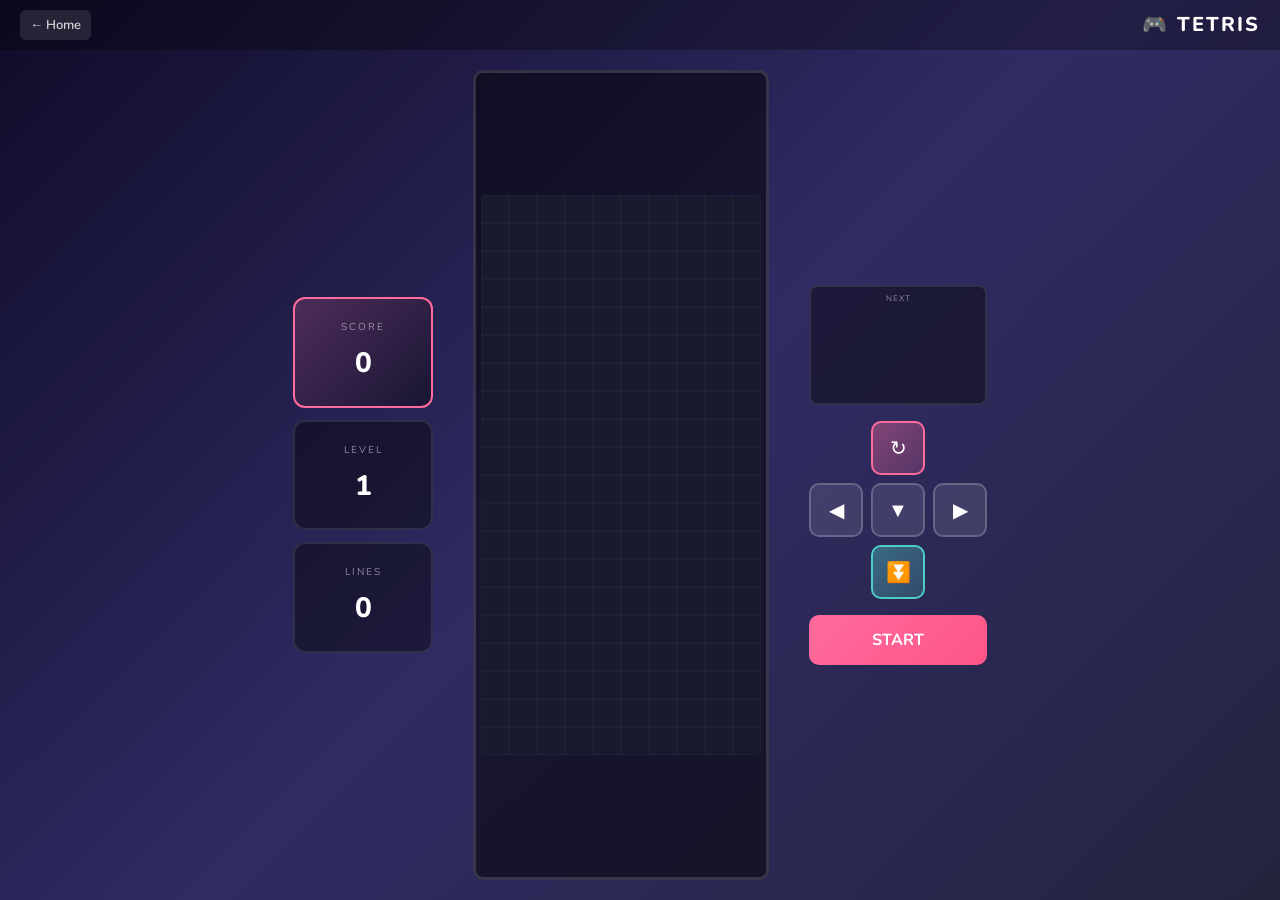
==== frontend/game.html @ e31dbad0 "init" ====
<!DOCTYPE html>
<html lang="en">
<head>
  <meta charset="UTF-8">
  <meta name="viewport" content="width=device-width, initial-scale=1.0, maximum-scale=1.0, user-scalable=no">
  <meta name="description" content="Play Tetris online - Free classic puzzle game optimized for mobile devices.">
  <meta name="theme-color" content="#1a1a2e">
  <title>Play Tetris - Tetris Online</title>
  <link rel="icon" type="image/svg+xml" href="data:image/svg+xml,<svg xmlns='http://www.w3.org/2000/svg' viewBox='0 0 100 100'><text y='.9em' font-size='90'>🎮</text></svg>">
  <link rel="stylesheet" href="css/style.css">
  <link rel="stylesheet" href="css/game.css">
</head>
<body class="game-page">
  <!-- Header -->
  <header class="game-header">
    <a href="index.html" class="back-btn">← Home</a>
    <div class="game-title">🎮 TETRIS</div>
  </header>

  <!-- Game Layout -->
  <main class="game-main">
    <!-- Left Panel: Score & Info (大屏显示) -->
    <aside class="left-panel">
      <div class="info-box score-box">
        <div class="info-label">SCORE</div>
        <div class="info-value" id="score-value">0</div>
      </div>
      <div class="info-box">
        <div class="info-label">LEVEL</div>
        <div class="info-value" id="level-value">1</div>
      </div>
      <div class="info-box">
        <div class="info-label">LINES</div>
        <div class="info-value" id="lines-value">0</div>
      </div>
    </aside>

    <!-- Center: Game Board -->
    <div class="center-panel">
      <div class="game-wrapper">
        <div class="game-canvas-box">
          <canvas id="game-canvas"></canvas>
        </div>
        <!-- Mobile: Side info -->
        <div class="mobile-side">
          <div class="mobile-score">
            <span class="ms-label">SCORE</span>
            <span class="ms-value" id="mobile-score">0</span>
          </div>
          <div class="next-box">
            <div class="next-label">NEXT</div>
            <canvas id="next-canvas"></canvas>
          </div>
          <div class="mobile-info">
            <div><span>LV</span><span id="mobile-level">1</span></div>
            <div><span>LINE</span><span id="mobile-lines">0</span></div>
          </div>
        </div>
      </div>
    </div>

    <!-- Right Panel: Next & Controls (大屏显示) -->
    <aside class="right-panel">
      <div class="next-box desktop-next">
        <div class="next-label">NEXT</div>
        <canvas id="next-canvas-desktop"></canvas>
      </div>
      <div class="controls-box">
        <div class="ctrl-row">
          <button class="ctrl-btn rotate-btn" id="btn-rotate">↻</button>
        </div>
        <div class="ctrl-row">
          <button class="ctrl-btn" id="btn-left">◀</button>
          <button class="ctrl-btn" id="btn-down">▼</button>
          <button class="ctrl-btn" id="btn-right">▶</button>
        </div>
        <div class="ctrl-row">
          <button class="ctrl-btn drop-btn" id="btn-drop">⏬</button>
        </div>
      </div>
      <button class="start-btn" id="start-btn">START</button>
      <button class="pause-btn" id="pause-btn" style="display:none;">PAUSE</button>
    </aside>
  </main>

  <!-- Mobile Controls (底部) -->
  <footer class="mobile-controls">
    <div class="mobile-ctrl-row">
      <button class="m-btn rotate" id="m-rotate">↻</button>
      <button class="m-btn" id="m-left">◀</button>
      <button class="m-btn" id="m-down">▼</button>
      <button class="m-btn" id="m-right">▶</button>
      <button class="m-btn drop" id="m-drop">⏬</button>
    </div>
    <button class="m-start-btn" id="m-start-btn">START GAME</button>
  </footer>

  <!-- Game Over -->
  <div class="game-overlay" id="game-overlay">
    <div class="overlay-box">
      <div class="overlay-title">GAME OVER</div>
      <div class="overlay-score">
        <span>SCORE</span>
        <span id="final-score">0</span>
      </div>
      <button class="overlay-btn" id="restart-btn">PLAY AGAIN</button>
      <button class="overlay-btn secondary" id="home-btn">HOME</button>
    </div>
  </div>

  <script src="js/main.js"></script>
  <script src="js/tetris.js"></script>
  <script>
    // Sync mobile score displays
    const origUpdate = window.tetrisGame?.updateDisplay;
    if (window.tetrisGame) {
      window.tetrisGame.updateDisplay = function() {
        origUpdate?.call(this);
        document.getElementById('mobile-score').textContent = this.score;
        document.getElementById('mobile-level').textContent = this.level;
        document.getElementById('mobile-lines').textContent = this.lines;
      };
    }
    // Mobile button bindings
    ['m-rotate','m-left','m-down','m-right','m-drop'].forEach(id => {
      const btn = document.getElementById(id);
      const action = id.replace('m-','btn-');
      btn?.addEventListener('touchstart', e => {
        e.preventDefault();
        document.getElementById(action)?.click();
      });
      btn?.addEventListener('click', () => document.getElementById(action)?.click());
    });
    document.getElementById('m-start-btn')?.addEventListener('click', () => {
      document.getElementById('start-btn')?.click();
    });
  </script>
</body>
</html>
---- frontend/css/style.css ----
/* ============================================
   Tetris Online - Main Stylesheet
   Mobile-First, Playful & Cute Design
   ============================================ */

/* Google Fonts Import */
@import url('https://fonts.googleapis.com/css2?family=Nunito:wght@400;600;700;800&display=swap');

/* CSS Variables */
:root {
  --primary: #FF6B9D;
  --primary-light: #FF8FB3;
  --primary-dark: #E85A8A;
  --secondary: #4ECDC4;
  --secondary-light: #7EDDD6;
  --accent: #FFE66D;
  --accent-light: #FFF0A3;
  --bg-main: #FFF5F7;
  --bg-card: #FFFFFF;
  --text-primary: #2D3436;
  --text-secondary: #636E72;
  --text-light: #B2BEC3;
  --shadow-sm: 0 2px 8px rgba(255, 107, 157, 0.12);
  --shadow-md: 0 4px 16px rgba(255, 107, 157, 0.15);
  --shadow-lg: 0 8px 32px rgba(255, 107, 157, 0.2);
  --radius-sm: 8px;
  --radius-md: 12px;
  --radius-lg: 16px;
  --radius-xl: 24px;
  --radius-full: 50%;
  --spacing-xs: 4px;
  --spacing-sm: 8px;
  --spacing-md: 16px;
  --spacing-lg: 24px;
  --spacing-xl: 32px;
  --spacing-xxl: 48px;
  --font-main: 'Nunito', -apple-system, BlinkMacSystemFont, sans-serif;
  --transition: all 0.3s cubic-bezier(0.4, 0, 0.2, 1);
}

/* Reset & Base */
*, *::before, *::after {
  box-sizing: border-box;
  margin: 0;
  padding: 0;
}

html {
  font-size: 16px;
  scroll-behavior: smooth;
  -webkit-tap-highlight-color: transparent;
}

body {
  font-family: var(--font-main);
  background: var(--bg-main);
  color: var(--text-primary);
  line-height: 1.6;
  min-height: 100vh;
  overflow-x: hidden;
}

img {
  max-width: 100%;
  height: auto;
  display: block;
}

a {
  text-decoration: none;
  color: inherit;
  transition: var(--transition);
}

button {
  font-family: inherit;
  cursor: pointer;
  border: none;
  outline: none;
  transition: var(--transition);
}

ul, ol {
  list-style: none;
}

/* Container */
.container {
  width: 100%;
  max-width: 1200px;
  margin: 0 auto;
  padding: 0 var(--spacing-md);
}

/* Header */
.header {
  position: fixed;
  top: 0;
  left: 0;
  right: 0;
  z-index: 1000;
  background: rgba(255, 255, 255, 0.95);
  backdrop-filter: blur(10px);
  box-shadow: var(--shadow-sm);
  padding: var(--spacing-sm) 0;
}

.header-content {
  display: flex;
  align-items: center;
  justify-content: space-between;
  height: 56px;
}

.logo {
  display: flex;
  align-items: center;
  gap: var(--spacing-sm);
  font-weight: 800;
  font-size: 1.25rem;
  color: var(--primary);
}

.logo-icon {
  width: 36px;
  height: 36px;
  background: linear-gradient(135deg, var(--primary), var(--secondary));
  border-radius: var(--radius-sm);
  display: flex;
  align-items: center;
  justify-content: center;
  color: white;
  font-size: 1.2rem;
}

.nav-toggle {
  display: flex;
  flex-direction: column;
  gap: 5px;
  padding: var(--spacing-sm);
  background: transparent;
}

.nav-toggle span {
  width: 24px;
  height: 2px;
  background: var(--text-primary);
  border-radius: 2px;
  transition: var(--transition);
}

.nav-menu {
  position: fixed;
  top: 72px;
  left: 0;
  right: 0;
  background: var(--bg-card);
  padding: var(--spacing-md);
  box-shadow: var(--shadow-md);
  transform: translateY(-120%);
  opacity: 0;
  transition: var(--transition);
}

.nav-menu.active {
  transform: translateY(0);
  opacity: 1;
}

.nav-menu a {
  display: block;
  padding: var(--spacing-md);
  font-weight: 600;
  color: var(--text-primary);
  border-radius: var(--radius-sm);
}

.nav-menu a:hover, .nav-menu a:active {
  background: var(--bg-main);
  color: var(--primary);
}

/* Hero Section */
.hero {
  padding-top: 100px;
  padding-bottom: var(--spacing-xxl);
  text-align: center;
  position: relative;
  overflow: hidden;
}

.hero::before {
  content: '';
  position: absolute;
  top: -50%;
  left: -50%;
  width: 200%;
  height: 200%;
  background: radial-gradient(circle, var(--accent-light) 0%, transparent 50%);
  opacity: 0.3;
  animation: float 20s ease-in-out infinite;
}

@keyframes float {
  0%, 100% { transform: translate(0, 0) rotate(0deg); }
  50% { transform: translate(30px, 30px) rotate(180deg); }
}

.hero-content {
  position: relative;
  z-index: 1;
}

.hero-image {
  width: 100%;
  max-width: 360px;
  margin: 0 auto var(--spacing-lg);
  border-radius: var(--radius-xl);
  box-shadow: var(--shadow-lg);
  overflow: hidden;
}

.hero-image img {
  width: 100%;
  height: auto;
  object-fit: cover;
}

.hero-badge {
  display: inline-flex;
  align-items: center;
  gap: var(--spacing-xs);
  background: linear-gradient(135deg, var(--accent), var(--accent-light));
  color: var(--text-primary);
  padding: var(--spacing-xs) var(--spacing-md);
  border-radius: var(--radius-full);
  font-size: 0.875rem;
  font-weight: 600;
  margin-bottom: var(--spacing-md);
}

.hero h1 {
  font-size: 2rem;
  font-weight: 800;
  line-height: 1.2;
  margin-bottom: var(--spacing-md);
  background: linear-gradient(135deg, var(--primary), var(--secondary));
  -webkit-background-clip: text;
  -webkit-text-fill-color: transparent;
  background-clip: text;
}

.hero p {
  font-size: 1rem;
  color: var(--text-secondary);
  margin-bottom: var(--spacing-lg);
  max-width: 500px;
  margin-left: auto;
  margin-right: auto;
}

/* Buttons */
.btn {
  display: inline-flex;
  align-items: center;
  justify-content: center;
  gap: var(--spacing-sm);
  padding: var(--spacing-md) var(--spacing-xl);
  font-size: 1rem;
  font-weight: 700;
  border-radius: var(--radius-lg);
  min-height: 48px;
  min-width: 140px;
}

.btn-primary {
  background: linear-gradient(135deg, var(--primary), var(--primary-dark));
  color: white;
  box-shadow: 0 4px 16px rgba(255, 107, 157, 0.4);
}

.btn-primary:hover, .btn-primary:active {
  transform: translateY(-2px);
  box-shadow: 0 6px 24px rgba(255, 107, 157, 0.5);
}

.btn-secondary {
  background: var(--bg-card);
  color: var(--primary);
  border: 2px solid var(--primary);
}

.btn-secondary:hover, .btn-secondary:active {
  background: var(--primary);
  color: white;
}

.btn-group {
  display: flex;
  flex-direction: column;
  gap: var(--spacing-md);
  align-items: center;
}

/* Cards */
.card {
  background: var(--bg-card);
  border-radius: var(--radius-lg);
  padding: var(--spacing-lg);
  box-shadow: var(--shadow-md);
  transition: var(--transition);
}

.card:hover {
  transform: translateY(-4px);
  box-shadow: var(--shadow-lg);
}

/* Section Styles */
.section {
  padding: var(--spacing-xxl) 0;
}

.section-title {
  font-size: 1.5rem;
  font-weight: 800;
  text-align: center;
  margin-bottom: var(--spacing-lg);
  color: var(--text-primary);
}

.section-subtitle {
  text-align: center;
  color: var(--text-secondary);
  margin-bottom: var(--spacing-xl);
  max-width: 600px;
  margin-left: auto;
  margin-right: auto;
}

/* Features Section */
.features {
  background: linear-gradient(180deg, var(--bg-main) 0%, white 100%);
}

.features-grid {
  display: grid;
  grid-template-columns: 1fr;
  gap: var(--spacing-md);
}

.feature-card {
  text-align: center;
  padding: var(--spacing-xl);
}

.feature-icon {
  width: 64px;
  height: 64px;
  margin: 0 auto var(--spacing-md);
  background: linear-gradient(135deg, var(--primary-light), var(--secondary-light));
  border-radius: var(--radius-lg);
  display: flex;
  align-items: center;
  justify-content: center;
  font-size: 1.75rem;
}

.feature-card h3 {
  font-size: 1.125rem;
  font-weight: 700;
  margin-bottom: var(--spacing-sm);
  color: var(--text-primary);
}

.feature-card p {
  font-size: 0.9375rem;
  color: var(--text-secondary);
}

/* About Section */
.about-section {
  background: var(--bg-card);
}

.about-content {
  max-width: 800px;
  margin: 0 auto;
}

.about-content p {
  margin-bottom: var(--spacing-md);
  color: var(--text-secondary);
  line-height: 1.8;
}

/* How to Play */
.how-to-play {
  background: linear-gradient(135deg, var(--primary) 0%, var(--secondary) 100%);
  color: white;
}

.how-to-play .section-title {
  color: white;
}

.steps-list {
  max-width: 600px;
  margin: 0 auto;
}

.step-item {
  display: flex;
  gap: var(--spacing-md);
  margin-bottom: var(--spacing-lg);
  align-items: flex-start;
}

.step-number {
  width: 40px;
  height: 40px;
  background: rgba(255, 255, 255, 0.2);
  border-radius: var(--radius-full);
  display: flex;
  align-items: center;
  justify-content: center;
  font-weight: 800;
  flex-shrink: 0;
}

.step-content h4 {
  font-weight: 700;
  margin-bottom: var(--spacing-xs);
}

.step-content p {
  opacity: 0.9;
  font-size: 0.9375rem;
}

/* CTA Section */
.cta-section {
  text-align: center;
  padding: var(--spacing-xxl) var(--spacing-md);
}

.cta-card {
  background: linear-gradient(135deg, var(--accent-light), var(--accent));
  padding: var(--spacing-xl);
  border-radius: var(--radius-xl);
  max-width: 500px;
  margin: 0 auto;
}

.cta-card h2 {
  font-size: 1.5rem;
  font-weight: 800;
  margin-bottom: var(--spacing-sm);
  color: var(--text-primary);
}

.cta-card p {
  color: var(--text-secondary);
  margin-bottom: var(--spacing-lg);
}

/* Footer */
.footer {
  background: var(--text-primary);
  color: white;
  padding: var(--spacing-xl) 0 var(--spacing-md);
}

.footer-content {
  display: grid;
  grid-template-columns: 1fr;
  gap: var(--spacing-lg);
  margin-bottom: var(--spacing-lg);
}

.footer-brand {
  text-align: center;
}

.footer-brand .logo {
  justify-content: center;
  color: white;
  margin-bottom: var(--spacing-sm);
}

.footer-brand p {
  color: var(--text-light);
  font-size: 0.875rem;
}

.footer-links {
  display: grid;
  grid-template-columns: repeat(2, 1fr);
  gap: var(--spacing-md);
  text-align: center;
}

.footer-links a {
  color: var(--text-light);
  font-size: 0.875rem;
  padding: var(--spacing-sm);
}

.footer-links a:hover {
  color: var(--primary-light);
}

.footer-bottom {
  text-align: center;
  padding-top: var(--spacing-md);
  border-top: 1px solid rgba(255, 255, 255, 0.1);
  color: var(--text-light);
  font-size: 0.8125rem;
}

/* Page Header (for inner pages) */
.page-header {
  padding-top: 100px;
  padding-bottom: var(--spacing-xl);
  text-align: center;
  background: linear-gradient(180deg, var(--bg-main) 0%, var(--bg-card) 100%);
}

.page-header h1 {
  font-size: 1.75rem;
  font-weight: 800;
  color: var(--text-primary);
  margin-bottom: var(--spacing-sm);
}

.page-header p {
  color: var(--text-secondary);
}

/* Content Page */
.content-page {
  padding: var(--spacing-xl) 0 var(--spacing-xxl);
}

.content-card {
  max-width: 800px;
  margin: 0 auto;
}

.content-card h2 {
  font-size: 1.25rem;
  font-weight: 700;
  color: var(--text-primary);
  margin: var(--spacing-lg) 0 var(--spacing-md);
  padding-bottom: var(--spacing-sm);
  border-bottom: 2px solid var(--primary-light);
}

.content-card h3 {
  font-size: 1.1rem;
  font-weight: 600;
  color: var(--text-primary);
  margin: var(--spacing-md) 0 var(--spacing-sm);
}

.content-card p {
  color: var(--text-secondary);
  margin-bottom: var(--spacing-md);
  line-height: 1.8;
}

.content-card ul, .content-card ol {
  margin-bottom: var(--spacing-md);
  padding-left: var(--spacing-lg);
}

.content-card li {
  color: var(--text-secondary);
  margin-bottom: var(--spacing-sm);
  line-height: 1.7;
  list-style: disc;
}

.content-card ol li {
  list-style: decimal;
}

/* Contact Page */
.contact-card {
  text-align: center;
  max-width: 500px;
  margin: 0 auto;
}

.contact-icon {
  width: 80px;
  height: 80px;
  margin: 0 auto var(--spacing-lg);
  background: linear-gradient(135deg, var(--primary), var(--secondary));
  border-radius: var(--radius-full);
  display: flex;
  align-items: center;
  justify-content: center;
  font-size: 2rem;
  color: white;
}

.contact-email {
  font-size: 1.25rem;
  font-weight: 700;
  color: var(--primary);
  margin-bottom: var(--spacing-md);
  word-break: break-all;
}

.contact-info p {
  color: var(--text-secondary);
  margin-bottom: var(--spacing-sm);
}

/* Data Table */
.data-table {
  width: 100%;
  border-collapse: collapse;
  margin: var(--spacing-md) 0;
  font-size: 0.875rem;
}

.data-table th, .data-table td {
  padding: var(--spacing-md);
  text-align: left;
  border-bottom: 1px solid var(--bg-main);
}

.data-table th {
  background: var(--bg-main);
  font-weight: 700;
  color: var(--text-primary);
}

.data-table td {
  color: var(--text-secondary);
}

.data-table tr:hover td {
  background: var(--bg-main);
}

/* Responsive Table Wrapper */
.table-wrapper {
  overflow-x: auto;
  margin: var(--spacing-md) 0;
  border-radius: var(--radius-md);
  box-shadow: var(--shadow-sm);
}

/* Utility Classes */
.text-center { text-align: center; }
.text-primary { color: var(--primary); }
.mt-md { margin-top: var(--spacing-md); }
.mb-md { margin-bottom: var(--spacing-md); }
.hidden { display: none; }

/* Responsive Breakpoints */
@media (min-width: 480px) {
  .hero h1 {
    font-size: 2.5rem;
  }
  
  .btn-group {
    flex-direction: row;
    justify-content: center;
  }
  
  .features-grid {
    grid-template-columns: repeat(2, 1fr);
  }
}

@media (min-width: 768px) {
  .nav-toggle {
    display: none;
  }
  
  .nav-menu {
    position: static;
    transform: none;
    opacity: 1;
    background: transparent;
    box-shadow: none;
    padding: 0;
    display: flex;
    gap: var(--spacing-sm);
  }
  
  .nav-menu a {
    padding: var(--spacing-sm) var(--spacing-md);
  }
  
  .hero h1 {
    font-size: 3rem;
  }
  
  .hero p {
    font-size: 1.125rem;
  }
  
  .section-title {
    font-size: 2rem;
  }
  
  .features-grid {
    grid-template-columns: repeat(3, 1fr);
  }
  
  .footer-content {
    grid-template-columns: 2fr 3fr;
    text-align: left;
  }
  
  .footer-brand {
    text-align: left;
  }
  
  .footer-brand .logo {
    justify-content: flex-start;
  }
  
  .footer-links {
    grid-template-columns: repeat(4, 1fr);
    text-align: right;
  }
}

@media (min-width: 1024px) {
  .hero-image {
    max-width: 420px;
  }
  
  .features-grid {
    gap: var(--spacing-lg);
  }
  
  .feature-card {
    padding: var(--spacing-xl) var(--spacing-lg);
  }
}
---- frontend/css/game.css ----
/* ============================================
   Tetris Game - Clean Responsive Layout
   Mobile: Canvas + Side Info + Bottom Controls
   Desktop: Left Info | Canvas | Right Controls
   ============================================ */

* { box-sizing: border-box; }

.game-page {
  height: 100vh;
  height: 100dvh;
  display: flex;
  flex-direction: column;
  background: linear-gradient(135deg, #0f0c29 0%, #302b63 50%, #24243e 100%);
  color: white;
  font-family: 'Nunito', sans-serif;
  overflow: hidden;
}

/* ===== Header ===== */
.game-header {
  display: flex;
  justify-content: space-between;
  align-items: center;
  padding: 8px 12px;
  background: rgba(0,0,0,0.3);
  flex-shrink: 0;
  height: 44px;
}

.back-btn {
  color: rgba(255,255,255,0.8);
  font-size: 13px;
  font-weight: 600;
  text-decoration: none;
  padding: 5px 10px;
  background: rgba(255,255,255,0.1);
  border-radius: 6px;
}

.game-title {
  font-size: 16px;
  font-weight: 800;
  letter-spacing: 2px;
}

/* ===== Main Game Area ===== */
.game-main {
  flex: 1;
  display: flex;
  justify-content: center;
  align-items: center;
  padding: 8px;
  min-height: 0;
}

/* ===== Desktop Panels (Hidden on Mobile) ===== */
.left-panel, .right-panel {
  display: none;
}

/* ===== Center Panel ===== */
.center-panel {
  display: flex;
  justify-content: center;
  align-items: center;
  height: 100%;
}

.game-wrapper {
  display: flex;
  gap: 8px;
  align-items: stretch;
  height: 100%;
  max-height: calc(100vh - 44px - 130px);
}

.game-canvas-box {
  background: rgba(0,0,0,0.5);
  border: 2px solid rgba(255,255,255,0.15);
  border-radius: 8px;
  padding: 3px;
  display: flex;
  align-items: center;
  justify-content: center;
}

#game-canvas {
  display: block;
  border-radius: 4px;
}

/* ===== Mobile Side Panel ===== */
.mobile-side {
  display: flex;
  flex-direction: column;
  gap: 6px;
  width: 65px;
  justify-content: space-between;
}

.mobile-score {
  background: linear-gradient(135deg, #FF6B9D, #ff8fab);
  border-radius: 8px;
  padding: 8px 6px;
  text-align: center;
}

.ms-label {
  display: block;
  font-size: 8px;
  opacity: 0.9;
  letter-spacing: 1px;
}

.ms-value {
  display: block;
  font-size: 16px;
  font-weight: 800;
}

.next-box {
  background: rgba(0,0,0,0.4);
  border: 2px solid rgba(255,255,255,0.1);
  border-radius: 8px;
  padding: 6px;
  text-align: center;
  flex: 1;
  display: flex;
  flex-direction: column;
  justify-content: center;
}

.next-label {
  font-size: 8px;
  color: rgba(255,255,255,0.5);
  letter-spacing: 1px;
  margin-bottom: 4px;
}

#next-canvas {
  display: block;
  margin: 0 auto;
}

.mobile-info {
  display: flex;
  flex-direction: column;
  gap: 4px;
}

.mobile-info > div {
  background: rgba(255,255,255,0.1);
  border-radius: 6px;
  padding: 6px;
  display: flex;
  justify-content: space-between;
  font-size: 11px;
}

.mobile-info span:first-child {
  opacity: 0.6;
  font-size: 9px;
}

.mobile-info span:last-child {
  font-weight: 700;
}

/* ===== Mobile Controls ===== */
.mobile-controls {
  display: flex;
  flex-direction: column;
  gap: 8px;
  padding: 10px 12px;
  padding-bottom: max(10px, env(safe-area-inset-bottom));
  background: rgba(0,0,0,0.4);
  flex-shrink: 0;
}

.mobile-ctrl-row {
  display: flex;
  justify-content: center;
  gap: 8px;
}

.m-btn {
  width: 50px;
  height: 50px;
  border-radius: 12px;
  border: 2px solid rgba(255,255,255,0.2);
  background: rgba(255,255,255,0.1);
  color: white;
  font-size: 18px;
  cursor: pointer;
  -webkit-tap-highlight-color: transparent;
  display: flex;
  align-items: center;
  justify-content: center;
}

.m-btn:active {
  transform: scale(0.92);
  background: rgba(255,255,255,0.25);
}

.m-btn.rotate {
  background: linear-gradient(135deg, rgba(255,107,157,0.4), rgba(255,107,157,0.2));
  border-color: #FF6B9D;
}

.m-btn.drop {
  background: linear-gradient(135deg, rgba(78,205,196,0.4), rgba(78,205,196,0.2));
  border-color: #4ECDC4;
}

.m-start-btn {
  width: 100%;
  padding: 12px;
  border-radius: 12px;
  border: none;
  background: linear-gradient(135deg, #FF6B9D, #ff5588);
  color: white;
  font-size: 15px;
  font-weight: 700;
  cursor: pointer;
}

/* ===== Game Over Overlay ===== */
.game-overlay {
  position: fixed;
  inset: 0;
  background: rgba(0,0,0,0.9);
  display: flex;
  align-items: center;
  justify-content: center;
  z-index: 100;
  opacity: 0;
  visibility: hidden;
  transition: all 0.3s;
}

.game-overlay.active {
  opacity: 1;
  visibility: visible;
}

.overlay-box {
  background: linear-gradient(135deg, #1a1a2e, #302b63);
  border: 2px solid rgba(255,255,255,0.1);
  border-radius: 20px;
  padding: 28px;
  text-align: center;
  min-width: 240px;
}

.overlay-title {
  font-size: 26px;
  font-weight: 800;
  margin-bottom: 16px;
  background: linear-gradient(135deg, #FF6B9D, #FFE66D);
  -webkit-background-clip: text;
  background-clip: text;
  -webkit-text-fill-color: transparent;
}

.overlay-score {
  margin-bottom: 20px;
}

.overlay-score span:first-child {
  display: block;
  font-size: 11px;
  opacity: 0.6;
  letter-spacing: 2px;
  margin-bottom: 4px;
}

.overlay-score span:last-child {
  font-size: 36px;
  font-weight: 800;
}

.overlay-btn {
  width: 100%;
  padding: 12px;
  border-radius: 10px;
  border: none;
  font-size: 14px;
  font-weight: 700;
  cursor: pointer;
  margin-bottom: 8px;
  background: linear-gradient(135deg, #FF6B9D, #ff5588);
  color: white;
}

.overlay-btn.secondary {
  background: rgba(255,255,255,0.1);
  border: 2px solid rgba(255,255,255,0.2);
}

/* ==========================================
   Desktop Layout (768px+)
   Three-column: Left Info | Canvas | Right Controls
   ========================================== */
@media (min-width: 768px) {
  .game-header {
    padding: 10px 20px;
    height: 50px;
  }
  
  .game-title {
    font-size: 20px;
  }
  
  .game-main {
    padding: 20px;
    gap: 24px;
  }
  
  .game-wrapper {
    max-height: none;
  }
  
  /* Show desktop panels */
  .left-panel, .right-panel {
    display: flex;
    flex-direction: column;
    gap: 12px;
  }
  
  /* Hide mobile elements */
  .mobile-side, .mobile-controls {
    display: none !important;
  }
  
  /* Left Panel */
  .left-panel {
    min-width: 120px;
  }
  
  .info-box {
    background: rgba(0,0,0,0.4);
    border: 2px solid rgba(255,255,255,0.1);
    border-radius: 12px;
    padding: 16px;
    text-align: center;
  }
  
  .info-box.score-box {
    border-color: #FF6B9D;
    background: linear-gradient(135deg, rgba(255,107,157,0.2), rgba(0,0,0,0.4));
  }
  
  .info-label {
    font-size: 10px;
    color: rgba(255,255,255,0.5);
    letter-spacing: 2px;
    margin-bottom: 6px;
  }
  
  .info-value {
    font-size: 24px;
    font-weight: 800;
  }
  
  /* Canvas */
  .game-canvas-box {
    padding: 5px;
    border-width: 3px;
    border-radius: 10px;
  }
  
  /* Right Panel */
  .right-panel {
    min-width: 130px;
    align-items: center;
  }
  
  .desktop-next {
    width: 100%;
  }
  
  #next-canvas-desktop {
    display: block;
    margin: 0 auto;
  }
  
  .controls-box {
    display: flex;
    flex-direction: column;
    gap: 8px;
    align-items: center;
  }
  
  .ctrl-row {
    display: flex;
    gap: 8px;
  }
  
  .ctrl-btn {
    width: 48px;
    height: 48px;
    border-radius: 10px;
    border: 2px solid rgba(255,255,255,0.2);
    background: rgba(255,255,255,0.1);
    color: white;
    font-size: 18px;
    cursor: pointer;
    transition: all 0.15s;
    display: flex;
    align-items: center;
    justify-content: center;
  }
  
  .ctrl-btn:hover {
    background: rgba(255,255,255,0.2);
  }
  
  .ctrl-btn:active {
    transform: scale(0.95);
  }
  
  .ctrl-btn.rotate-btn {
    background: linear-gradient(135deg, rgba(255,107,157,0.4), rgba(255,107,157,0.2));
    border-color: #FF6B9D;
  }
  
  .ctrl-btn.drop-btn {
    background: linear-gradient(135deg, rgba(78,205,196,0.4), rgba(78,205,196,0.2));
    border-color: #4ECDC4;
  }
  
  .start-btn, .pause-btn {
    width: 100%;
    padding: 12px;
    border-radius: 10px;
    border: none;
    font-size: 14px;
    font-weight: 700;
    cursor: pointer;
    transition: all 0.2s;
  }
  
  .start-btn {
    background: linear-gradient(135deg, #FF6B9D, #ff5588);
    color: white;
  }
  
  .pause-btn {
    background: rgba(255,255,255,0.15);
    color: white;
    border: 2px solid rgba(255,255,255,0.3);
  }
}

/* ==========================================
   Large Desktop (1024px+)
   ========================================== */
@media (min-width: 1024px) {
  .game-main {
    gap: 40px;
  }
  
  .left-panel {
    min-width: 140px;
  }
  
  .info-box {
    padding: 20px;
  }
  
  .info-value {
    font-size: 28px;
  }
  
  .right-panel {
    min-width: 160px;
    gap: 16px;
  }
  
  .ctrl-btn {
    width: 54px;
    height: 54px;
    font-size: 20px;
  }
  
  .start-btn, .pause-btn {
    padding: 14px;
    font-size: 16px;
  }
}

/* ==========================================
   Small Screen Optimization
   ========================================== */
@media (max-height: 650px) {
  .game-header {
    padding: 6px 10px;
    height: 38px;
  }
  
  .game-title {
    font-size: 14px;
  }
  
  .back-btn {
    font-size: 12px;
    padding: 4px 8px;
  }
  
  .game-main {
    padding: 6px;
  }
  
  .game-wrapper {
    gap: 6px;
    max-height: calc(100vh - 38px - 110px);
  }
  
  .mobile-side {
    width: 55px;
    gap: 4px;
  }
  
  .mobile-score {
    padding: 5px 4px;
  }
  
  .ms-label { font-size: 7px; }
  .ms-value { font-size: 13px; }
  
  .next-box { padding: 4px; }
  .next-label { font-size: 7px; margin-bottom: 2px; }
  
  .mobile-info > div {
    padding: 4px;
    font-size: 10px;
  }
  
  .mobile-controls {
    padding: 6px 10px;
    gap: 6px;
  }
  
  .mobile-ctrl-row { gap: 6px; }
  
  .m-btn {
    width: 42px;
    height: 42px;
    font-size: 15px;
    border-radius: 10px;
  }
  
  .m-start-btn {
    padding: 10px;
    font-size: 13px;
  }
}

/* Very small screens */
@media (max-height: 550px) {
  .game-header { height: 34px; padding: 4px 8px; }
  .game-title { font-size: 12px; }
  
  .game-wrapper {
    max-height: calc(100vh - 34px - 95px);
  }
  
  .mobile-side { width: 48px; }
  .ms-value { font-size: 11px; }
  
  .mobile-controls { padding: 5px 8px; gap: 4px; }
  .m-btn { width: 38px; height: 38px; font-size: 14px; }
  .m-start-btn { padding: 8px; font-size: 12px; }
}
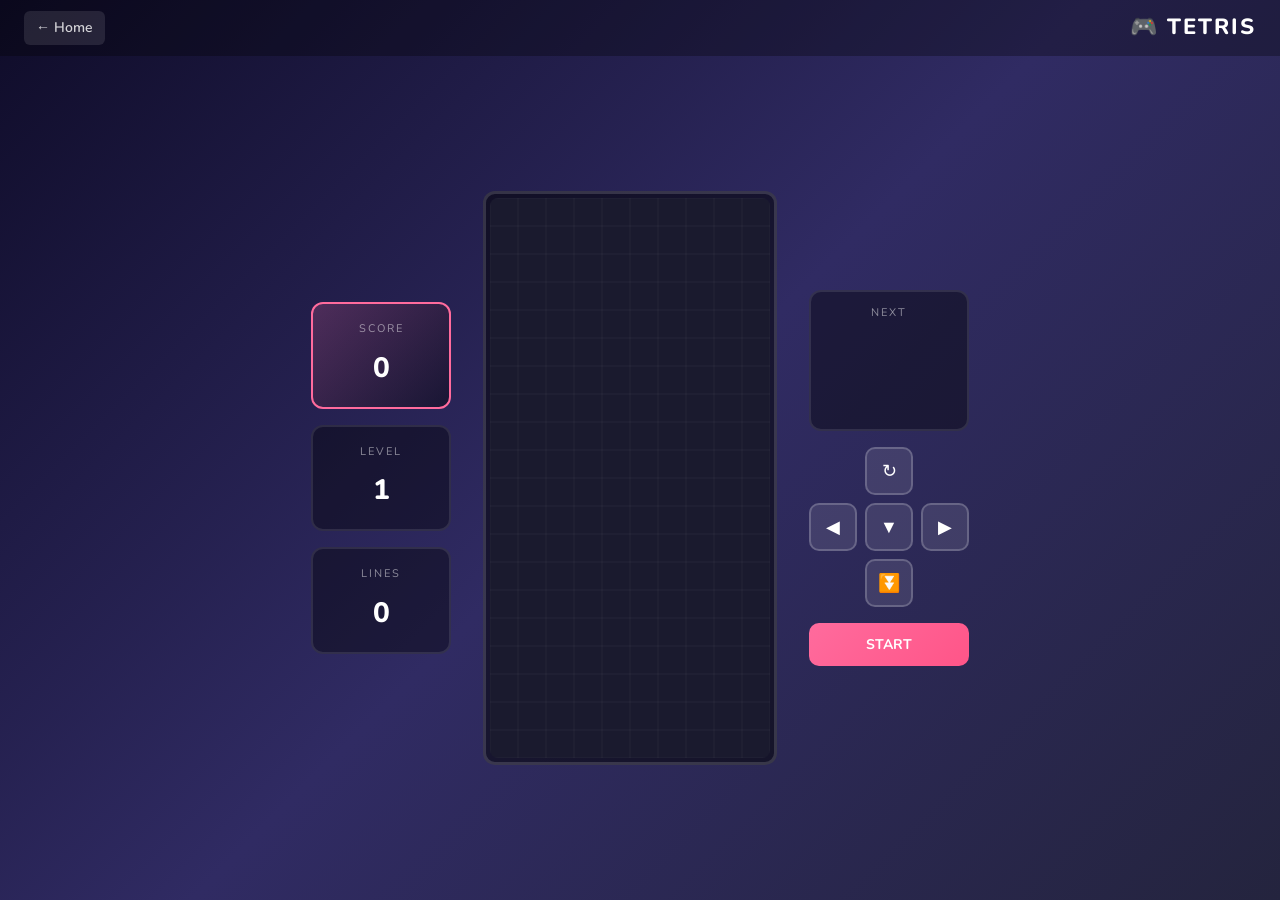
==== commit ada004c4: "init" ====
--- a/frontend/game.html
+++ b/frontend/game.html
@@ -3,7 +3,7 @@
 <head>
   <meta charset="UTF-8">
   <meta name="viewport" content="width=device-width, initial-scale=1.0, maximum-scale=1.0, user-scalable=no">
-  <meta name="description" content="Play Tetris online - Free classic puzzle game optimized for mobile devices.">
+  <meta name="description" content="Play Tetris online - Free classic puzzle game.">
   <meta name="theme-color" content="#1a1a2e">
   <title>Play Tetris - Tetris Online</title>
   <link rel="icon" type="image/svg+xml" href="data:image/svg+xml,<svg xmlns='http://www.w3.org/2000/svg' viewBox='0 0 100 100'><text y='.9em' font-size='90'>🎮</text></svg>">
@@ -17,10 +17,10 @@
     <div class="game-title">🎮 TETRIS</div>
   </header>
 
-  <!-- Game Layout -->
-  <main class="game-main">
-    <!-- Left Panel: Score & Info (大屏显示) -->
-    <aside class="left-panel">
+  <!-- Game Container -->
+  <main class="game-container">
+    <!-- Left Panel (Desktop) -->
+    <aside class="side-panel left-panel">
       <div class="info-box score-box">
         <div class="info-label">SCORE</div>
         <div class="info-value" id="score-value">0</div>
@@ -36,66 +36,48 @@
     </aside>
 
     <!-- Center: Game Board -->
-    <div class="center-panel">
-      <div class="game-wrapper">
-        <div class="game-canvas-box">
-          <canvas id="game-canvas"></canvas>
-        </div>
-        <!-- Mobile: Side info -->
-        <div class="mobile-side">
-          <div class="mobile-score">
-            <span class="ms-label">SCORE</span>
-            <span class="ms-value" id="mobile-score">0</span>
-          </div>
-          <div class="next-box">
-            <div class="next-label">NEXT</div>
-            <canvas id="next-canvas"></canvas>
-          </div>
-          <div class="mobile-info">
-            <div><span>LV</span><span id="mobile-level">1</span></div>
-            <div><span>LINE</span><span id="mobile-lines">0</span></div>
-          </div>
-        </div>
-      </div>
+    <div class="game-board">
+      <canvas id="game-canvas"></canvas>
     </div>
 
-    <!-- Right Panel: Next & Controls (大屏显示) -->
-    <aside class="right-panel">
-      <div class="next-box desktop-next">
+    <!-- Right Panel (Desktop) -->
+    <aside class="side-panel right-panel">
+      <div class="next-box">
         <div class="next-label">NEXT</div>
-        <canvas id="next-canvas-desktop"></canvas>
+        <canvas id="next-canvas"></canvas>
       </div>
       <div class="controls-box">
-        <div class="ctrl-row">
-          <button class="ctrl-btn rotate-btn" id="btn-rotate">↻</button>
-        </div>
+        <button class="ctrl-btn" id="btn-rotate">↻</button>
         <div class="ctrl-row">
           <button class="ctrl-btn" id="btn-left">◀</button>
           <button class="ctrl-btn" id="btn-down">▼</button>
           <button class="ctrl-btn" id="btn-right">▶</button>
         </div>
-        <div class="ctrl-row">
-          <button class="ctrl-btn drop-btn" id="btn-drop">⏬</button>
-        </div>
+        <button class="ctrl-btn" id="btn-drop">⏬</button>
       </div>
-      <button class="start-btn" id="start-btn">START</button>
-      <button class="pause-btn" id="pause-btn" style="display:none;">PAUSE</button>
+      <button class="action-btn start-btn" id="start-btn">START</button>
+      <button class="action-btn pause-btn" id="pause-btn">PAUSE</button>
     </aside>
   </main>
 
-  <!-- Mobile Controls (底部) -->
+  <!-- Mobile Controls -->
   <footer class="mobile-controls">
-    <div class="mobile-ctrl-row">
-      <button class="m-btn rotate" id="m-rotate">↻</button>
+    <div class="mobile-info-row">
+      <div class="m-info"><span>SCORE</span><span id="m-score">0</span></div>
+      <div class="m-info"><span>LV</span><span id="m-level">1</span></div>
+      <div class="m-info"><span>NEXT</span><canvas id="m-next-canvas"></canvas></div>
+    </div>
+    <div class="mobile-btn-row">
+      <button class="m-btn" id="m-rotate">↻</button>
       <button class="m-btn" id="m-left">◀</button>
       <button class="m-btn" id="m-down">▼</button>
       <button class="m-btn" id="m-right">▶</button>
-      <button class="m-btn drop" id="m-drop">⏬</button>
+      <button class="m-btn" id="m-drop">⏬</button>
     </div>
     <button class="m-start-btn" id="m-start-btn">START GAME</button>
   </footer>
 
-  <!-- Game Over -->
+  <!-- Game Over Overlay -->
   <div class="game-overlay" id="game-overlay">
     <div class="overlay-box">
       <div class="overlay-title">GAME OVER</div>
@@ -108,32 +90,6 @@
     </div>
   </div>
 
-  <script src="js/main.js"></script>
   <script src="js/tetris.js"></script>
-  <script>
-    // Sync mobile score displays
-    const origUpdate = window.tetrisGame?.updateDisplay;
-    if (window.tetrisGame) {
-      window.tetrisGame.updateDisplay = function() {
-        origUpdate?.call(this);
-        document.getElementById('mobile-score').textContent = this.score;
-        document.getElementById('mobile-level').textContent = this.level;
-        document.getElementById('mobile-lines').textContent = this.lines;
-      };
-    }
-    // Mobile button bindings
-    ['m-rotate','m-left','m-down','m-right','m-drop'].forEach(id => {
-      const btn = document.getElementById(id);
-      const action = id.replace('m-','btn-');
-      btn?.addEventListener('touchstart', e => {
-        e.preventDefault();
-        document.getElementById(action)?.click();
-      });
-      btn?.addEventListener('click', () => document.getElementById(action)?.click());
-    });
-    document.getElementById('m-start-btn')?.addEventListener('click', () => {
-      document.getElementById('start-btn')?.click();
-    });
-  </script>
 </body>
 </html>
--- a/frontend/css/game.css
+++ b/frontend/css/game.css
@@ -1,14 +1,12 @@
 /* ============================================
-   Tetris Game - Clean Responsive Layout
-   Mobile: Canvas + Side Info + Bottom Controls
-   Desktop: Left Info | Canvas | Right Controls
+   Tetris Game - Responsive Layout
    ============================================ */
 
 * { box-sizing: border-box; }
 
 .game-page {
-  height: 100vh;
-  height: 100dvh;
+  min-height: 100vh;
+  min-height: 100dvh;
   display: flex;
   flex-direction: column;
   background: linear-gradient(135deg, #0f0c29 0%, #302b63 50%, #24243e 100%);
@@ -22,206 +20,133 @@
   display: flex;
   justify-content: space-between;
   align-items: center;
-  padding: 8px 12px;
+  padding: 8px 16px;
   background: rgba(0,0,0,0.3);
+  height: 48px;
   flex-shrink: 0;
-  height: 44px;
 }
 
 .back-btn {
   color: rgba(255,255,255,0.8);
-  font-size: 13px;
+  font-size: 14px;
   font-weight: 600;
   text-decoration: none;
-  padding: 5px 10px;
+  padding: 6px 12px;
   background: rgba(255,255,255,0.1);
   border-radius: 6px;
 }
 
 .game-title {
-  font-size: 16px;
+  font-size: 18px;
   font-weight: 800;
   letter-spacing: 2px;
 }
 
-/* ===== Main Game Area ===== */
-.game-main {
+/* ===== Game Container ===== */
+.game-container {
   flex: 1;
   display: flex;
   justify-content: center;
   align-items: center;
   padding: 8px;
-  min-height: 0;
-}
-
-/* ===== Desktop Panels (Hidden on Mobile) ===== */
-.left-panel, .right-panel {
+  gap: 24px;
+  overflow: auto;
+}
+
+/* ===== Side Panels (Desktop Only) ===== */
+.side-panel {
   display: none;
 }
 
-/* ===== Center Panel ===== */
-.center-panel {
-  display: flex;
-  justify-content: center;
-  align-items: center;
-  height: 100%;
-}
-
-.game-wrapper {
-  display: flex;
-  gap: 8px;
-  align-items: stretch;
-  height: 100%;
-  max-height: calc(100vh - 44px - 130px);
-}
-
-.game-canvas-box {
+/* ===== Game Board ===== */
+.game-board {
   background: rgba(0,0,0,0.5);
-  border: 2px solid rgba(255,255,255,0.15);
-  border-radius: 8px;
-  padding: 3px;
-  display: flex;
-  align-items: center;
-  justify-content: center;
+  border: 3px solid rgba(255,255,255,0.15);
+  border-radius: 12px;
+  padding: 4px;
 }
 
 #game-canvas {
   display: block;
-  border-radius: 4px;
-}
-
-/* ===== Mobile Side Panel ===== */
-.mobile-side {
+  border-radius: 8px;
+}
+
+/* ===== Mobile Controls ===== */
+.mobile-controls {
   display: flex;
   flex-direction: column;
   gap: 6px;
-  width: 65px;
+  padding: 6px 12px;
+  padding-bottom: max(8px, env(safe-area-inset-bottom));
+  background: rgba(0,0,0,0.4);
+  flex-shrink: 0;
+}
+
+.mobile-info-row {
+  display: flex;
   justify-content: space-between;
-}
-
-.mobile-score {
-  background: linear-gradient(135deg, #FF6B9D, #ff8fab);
-  border-radius: 8px;
-  padding: 8px 6px;
-  text-align: center;
-}
-
-.ms-label {
-  display: block;
-  font-size: 8px;
-  opacity: 0.9;
-  letter-spacing: 1px;
-}
-
-.ms-value {
-  display: block;
-  font-size: 16px;
-  font-weight: 800;
-}
-
-.next-box {
-  background: rgba(0,0,0,0.4);
-  border: 2px solid rgba(255,255,255,0.1);
-  border-radius: 8px;
-  padding: 6px;
-  text-align: center;
-  flex: 1;
-  display: flex;
-  flex-direction: column;
-  justify-content: center;
-}
-
-.next-label {
-  font-size: 8px;
-  color: rgba(255,255,255,0.5);
-  letter-spacing: 1px;
-  margin-bottom: 4px;
-}
-
-#next-canvas {
-  display: block;
-  margin: 0 auto;
-}
-
-.mobile-info {
-  display: flex;
-  flex-direction: column;
-  gap: 4px;
-}
-
-.mobile-info > div {
+  align-items: center;
+  gap: 8px;
+}
+
+.m-info {
   background: rgba(255,255,255,0.1);
   border-radius: 6px;
-  padding: 6px;
-  display: flex;
-  justify-content: space-between;
+  padding: 4px 8px;
+  display: flex;
+  align-items: center;
+  gap: 6px;
   font-size: 11px;
 }
 
-.mobile-info span:first-child {
+.m-info span:first-child {
   opacity: 0.6;
   font-size: 9px;
 }
 
-.mobile-info span:last-child {
+.m-info span:last-child {
   font-weight: 700;
 }
 
-/* ===== Mobile Controls ===== */
-.mobile-controls {
-  display: flex;
-  flex-direction: column;
-  gap: 8px;
-  padding: 10px 12px;
-  padding-bottom: max(10px, env(safe-area-inset-bottom));
-  background: rgba(0,0,0,0.4);
-  flex-shrink: 0;
-}
-
-.mobile-ctrl-row {
+#m-next-canvas {
+  width: 40px;
+  height: 20px;
+}
+
+.mobile-btn-row {
   display: flex;
   justify-content: center;
-  gap: 8px;
+  gap: 6px;
 }
 
 .m-btn {
-  width: 50px;
-  height: 50px;
-  border-radius: 12px;
+  width: 48px;
+  height: 48px;
+  border-radius: 10px;
   border: 2px solid rgba(255,255,255,0.2);
   background: rgba(255,255,255,0.1);
   color: white;
   font-size: 18px;
   cursor: pointer;
+  display: flex;
+  align-items: center;
+  justify-content: center;
   -webkit-tap-highlight-color: transparent;
-  display: flex;
-  align-items: center;
-  justify-content: center;
 }
 
 .m-btn:active {
-  transform: scale(0.92);
-  background: rgba(255,255,255,0.25);
-}
-
-.m-btn.rotate {
-  background: linear-gradient(135deg, rgba(255,107,157,0.4), rgba(255,107,157,0.2));
-  border-color: #FF6B9D;
-}
-
-.m-btn.drop {
-  background: linear-gradient(135deg, rgba(78,205,196,0.4), rgba(78,205,196,0.2));
-  border-color: #4ECDC4;
+  transform: scale(0.95);
+  background: rgba(255,255,255,0.2);
 }
 
 .m-start-btn {
   width: 100%;
-  padding: 12px;
-  border-radius: 12px;
+  padding: 10px;
+  border-radius: 10px;
   border: none;
   background: linear-gradient(135deg, #FF6B9D, #ff5588);
   color: white;
-  font-size: 15px;
+  font-size: 14px;
   font-weight: 700;
   cursor: pointer;
 }
@@ -249,13 +174,13 @@
   background: linear-gradient(135deg, #1a1a2e, #302b63);
   border: 2px solid rgba(255,255,255,0.1);
   border-radius: 20px;
-  padding: 28px;
+  padding: 32px;
   text-align: center;
-  min-width: 240px;
+  min-width: 260px;
 }
 
 .overlay-title {
-  font-size: 26px;
+  font-size: 28px;
   font-weight: 800;
   margin-bottom: 16px;
   background: linear-gradient(135deg, #FF6B9D, #FFE66D);
@@ -265,31 +190,31 @@
 }
 
 .overlay-score {
-  margin-bottom: 20px;
+  margin-bottom: 24px;
 }
 
 .overlay-score span:first-child {
   display: block;
-  font-size: 11px;
+  font-size: 12px;
   opacity: 0.6;
   letter-spacing: 2px;
   margin-bottom: 4px;
 }
 
 .overlay-score span:last-child {
-  font-size: 36px;
+  font-size: 40px;
   font-weight: 800;
 }
 
 .overlay-btn {
   width: 100%;
-  padding: 12px;
-  border-radius: 10px;
+  padding: 14px;
+  border-radius: 12px;
   border: none;
-  font-size: 14px;
+  font-size: 15px;
   font-weight: 700;
   cursor: pointer;
-  margin-bottom: 8px;
+  margin-bottom: 10px;
   background: linear-gradient(135deg, #FF6B9D, #ff5588);
   color: white;
 }
@@ -301,44 +226,36 @@
 
 /* ==========================================
    Desktop Layout (768px+)
-   Three-column: Left Info | Canvas | Right Controls
    ========================================== */
 @media (min-width: 768px) {
   .game-header {
-    padding: 10px 20px;
-    height: 50px;
+    height: 56px;
+    padding: 10px 24px;
   }
   
   .game-title {
-    font-size: 20px;
-  }
-  
-  .game-main {
-    padding: 20px;
-    gap: 24px;
-  }
-  
-  .game-wrapper {
-    max-height: none;
-  }
-  
-  /* Show desktop panels */
-  .left-panel, .right-panel {
+    font-size: 22px;
+  }
+  
+  .game-container {
+    padding: 24px;
+    gap: 32px;
+  }
+  
+  /* Show side panels */
+  .side-panel {
     display: flex;
     flex-direction: column;
-    gap: 12px;
-  }
-  
-  /* Hide mobile elements */
-  .mobile-side, .mobile-controls {
-    display: none !important;
-  }
-  
-  /* Left Panel */
-  .left-panel {
-    min-width: 120px;
-  }
-  
+    gap: 16px;
+    min-width: 140px;
+  }
+  
+  /* Hide mobile controls */
+  .mobile-controls {
+    display: none;
+  }
+  
+  /* Info boxes */
   .info-box {
     background: rgba(0,0,0,0.4);
     border: 2px solid rgba(255,255,255,0.1);
@@ -353,44 +270,44 @@
   }
   
   .info-label {
-    font-size: 10px;
+    font-size: 11px;
     color: rgba(255,255,255,0.5);
     letter-spacing: 2px;
-    margin-bottom: 6px;
+    margin-bottom: 8px;
   }
   
   .info-value {
-    font-size: 24px;
+    font-size: 28px;
     font-weight: 800;
   }
   
-  /* Canvas */
-  .game-canvas-box {
-    padding: 5px;
-    border-width: 3px;
-    border-radius: 10px;
-  }
-  
-  /* Right Panel */
-  .right-panel {
-    min-width: 130px;
-    align-items: center;
-  }
-  
-  .desktop-next {
-    width: 100%;
-  }
-  
-  #next-canvas-desktop {
+  /* Next box */
+  .next-box {
+    background: rgba(0,0,0,0.4);
+    border: 2px solid rgba(255,255,255,0.1);
+    border-radius: 12px;
+    padding: 12px;
+    text-align: center;
+  }
+  
+  .next-label {
+    font-size: 11px;
+    color: rgba(255,255,255,0.5);
+    letter-spacing: 2px;
+    margin-bottom: 8px;
+  }
+  
+  #next-canvas {
     display: block;
     margin: 0 auto;
   }
   
+  /* Controls */
   .controls-box {
     display: flex;
     flex-direction: column;
+    align-items: center;
     gap: 8px;
-    align-items: center;
   }
   
   .ctrl-row {
@@ -407,7 +324,6 @@
     color: white;
     font-size: 18px;
     cursor: pointer;
-    transition: all 0.15s;
     display: flex;
     align-items: center;
     justify-content: center;
@@ -417,21 +333,7 @@
     background: rgba(255,255,255,0.2);
   }
   
-  .ctrl-btn:active {
-    transform: scale(0.95);
-  }
-  
-  .ctrl-btn.rotate-btn {
-    background: linear-gradient(135deg, rgba(255,107,157,0.4), rgba(255,107,157,0.2));
-    border-color: #FF6B9D;
-  }
-  
-  .ctrl-btn.drop-btn {
-    background: linear-gradient(135deg, rgba(78,205,196,0.4), rgba(78,205,196,0.2));
-    border-color: #4ECDC4;
-  }
-  
-  .start-btn, .pause-btn {
+  .action-btn {
     width: 100%;
     padding: 12px;
     border-radius: 10px;
@@ -439,7 +341,6 @@
     font-size: 14px;
     font-weight: 700;
     cursor: pointer;
-    transition: all 0.2s;
   }
   
   .start-btn {
@@ -451,126 +352,6 @@
     background: rgba(255,255,255,0.15);
     color: white;
     border: 2px solid rgba(255,255,255,0.3);
-  }
-}
-
-/* ==========================================
-   Large Desktop (1024px+)
-   ========================================== */
-@media (min-width: 1024px) {
-  .game-main {
-    gap: 40px;
-  }
-  
-  .left-panel {
-    min-width: 140px;
-  }
-  
-  .info-box {
-    padding: 20px;
-  }
-  
-  .info-value {
-    font-size: 28px;
-  }
-  
-  .right-panel {
-    min-width: 160px;
-    gap: 16px;
-  }
-  
-  .ctrl-btn {
-    width: 54px;
-    height: 54px;
-    font-size: 20px;
-  }
-  
-  .start-btn, .pause-btn {
-    padding: 14px;
-    font-size: 16px;
-  }
-}
-
-/* ==========================================
-   Small Screen Optimization
-   ========================================== */
-@media (max-height: 650px) {
-  .game-header {
-    padding: 6px 10px;
-    height: 38px;
-  }
-  
-  .game-title {
-    font-size: 14px;
-  }
-  
-  .back-btn {
-    font-size: 12px;
-    padding: 4px 8px;
-  }
-  
-  .game-main {
-    padding: 6px;
-  }
-  
-  .game-wrapper {
-    gap: 6px;
-    max-height: calc(100vh - 38px - 110px);
-  }
-  
-  .mobile-side {
-    width: 55px;
-    gap: 4px;
-  }
-  
-  .mobile-score {
-    padding: 5px 4px;
-  }
-  
-  .ms-label { font-size: 7px; }
-  .ms-value { font-size: 13px; }
-  
-  .next-box { padding: 4px; }
-  .next-label { font-size: 7px; margin-bottom: 2px; }
-  
-  .mobile-info > div {
-    padding: 4px;
-    font-size: 10px;
-  }
-  
-  .mobile-controls {
-    padding: 6px 10px;
-    gap: 6px;
-  }
-  
-  .mobile-ctrl-row { gap: 6px; }
-  
-  .m-btn {
-    width: 42px;
-    height: 42px;
-    font-size: 15px;
-    border-radius: 10px;
-  }
-  
-  .m-start-btn {
-    padding: 10px;
-    font-size: 13px;
-  }
-}
-
-/* Very small screens */
-@media (max-height: 550px) {
-  .game-header { height: 34px; padding: 4px 8px; }
-  .game-title { font-size: 12px; }
-  
-  .game-wrapper {
-    max-height: calc(100vh - 34px - 95px);
-  }
-  
-  .mobile-side { width: 48px; }
-  .ms-value { font-size: 11px; }
-  
-  .mobile-controls { padding: 5px 8px; gap: 4px; }
-  .m-btn { width: 38px; height: 38px; font-size: 14px; }
-  .m-start-btn { padding: 8px; font-size: 12px; }
-}
+    display: none;
+  }
+}
